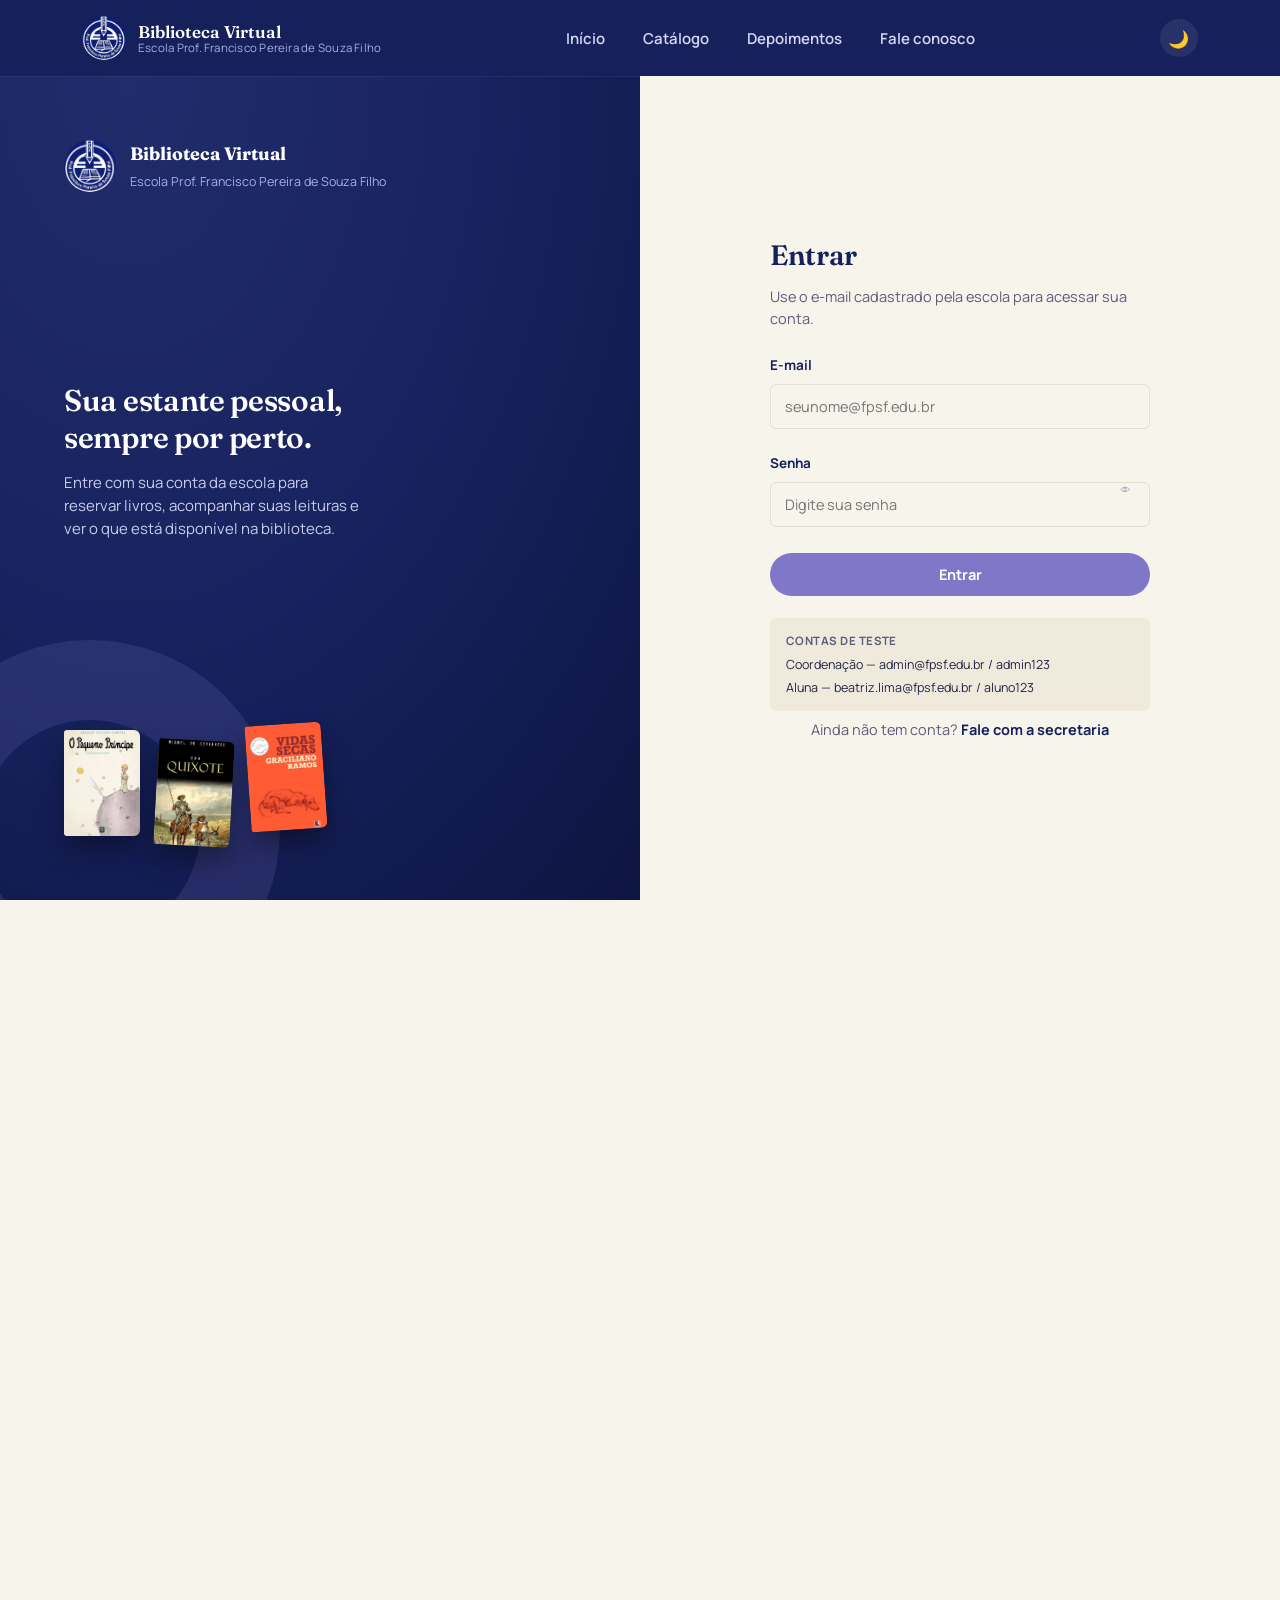
==== frontend/admin.html @ 19d267e7 "Commit inicial da Biblioteca Virtual FPSF Adiciona backend (Node.js/Express + SQLite) e frontend est" ====
<!DOCTYPE html>
<html lang="pt-BR">
<head>
<meta charset="UTF-8">
<meta name="viewport" content="width=device-width, initial-scale=1.0">
<script>
(function(){
  var salvo = localStorage.getItem('tema');
  var escuro = salvo ? salvo === 'escuro' : window.matchMedia('(prefers-color-scheme: dark)').matches;
  document.documentElement.setAttribute('data-tema', escuro ? 'escuro' : 'claro');
})();
</script>
<title>Administração — Biblioteca Virtual FPSF</title>
<link rel="icon" href="assets/icon-fpsf.png">
<link rel="stylesheet" href="css/style.css">
</head>
<body>

<header class="navbar">
  <div class="container">
    <a class="brand" href="index.html">
      <img src="assets/fpsf.jpg" alt="Escola Prof. Francisco Pereira de Souza Filho">
      <span class="brand__text">
        <strong>Biblioteca Virtual</strong>
        <span>Escola Prof. Francisco Pereira de Souza Filho</span>
      </span>
    </a>
    <nav>
      <ul class="nav-links">
        <li><a href="index.html">Início</a></li>
        <li><a href="catalogo.html">Catálogo</a></li>
        <li><a href="depoimentos.html">Depoimentos</a></li>
        <li><a href="contato.html">Fale conosco</a></li>
      </ul>
    </nav>
    <div class="nav-actions">
      <button class="icon-btn" type="button" data-toggle-tema aria-label="Alternar modo escuro"><span aria-hidden="true">🌙</span></button>
      <a href="login.html" class="btn btn--lilac">Entrar</a>
      <button class="nav-toggle" aria-label="Abrir menu"><span></span></button>
    </div>
  </div>
</header>

<section class="page-header">
  <div class="container">
    <span class="crumb"><img src="assets/config.png" alt="">Área da coordenação</span>
    <h1>Administração</h1>
    <p>Acompanhe as pré-reservas, registre retiradas e devoluções, e mantenha o acervo atualizado.</p>
  </div>
</section>

<main class="admin container" data-admin hidden>

  <p class="admin-aviso" data-aviso-global style="display:none;"></p>

  <div class="stat-grid" data-resumo></div>

  <div class="admin-tabs">
    <button class="admin-tab is-active" data-aba="reservas">Reservas</button>
    <button class="admin-tab" data-aba="acervo">Acervo</button>
    <button class="admin-tab" data-aba="usuarios">Usuários</button>
  </div>

  <section data-painel="reservas">
    <div class="admin-bloco__head">
      <h2>Pré-reservas</h2>
      <label class="admin-filtro">
        Mostrar
        <select data-filtro-status>
          <option value="ativa">Aguardando retirada</option>
          <option value="retirada">Com os leitores</option>
          <option value="devolvida">Devolvidas</option>
          <option value="cancelada">Canceladas</option>
          <option value="todas">Todas</option>
        </select>
      </label>
    </div>
    <div class="tabela-wrap">
      <table class="tabela">
        <thead>
          <tr>
            <th>Livro</th><th>Leitor</th><th>Reservado</th>
            <th>Retirar até</th><th>Situação</th><th>Ações</th>
          </tr>
        </thead>
        <tbody data-tabela-reservas></tbody>
      </table>
    </div>
  </section>

  <section data-painel="acervo" hidden>
    <div class="admin-bloco__head"><h2>Acervo</h2></div>

    <form class="form-card admin-form" data-form-livro>
      <h3>Adicionar livro</h3>
      <div class="field-row">
        <div class="field">
          <label for="novo-titulo">Título</label>
          <input id="novo-titulo" name="titulo" required>
        </div>
        <div class="field">
          <label for="novo-autor">Autor</label>
          <input id="novo-autor" name="autor" required>
        </div>
      </div>
      <div class="field-row">
        <div class="field">
          <label for="novo-materia">Matéria</label>
          <select id="novo-materia" name="materia_slug" required></select>
        </div>
        <div class="field">
          <label for="novo-capa">Arquivo da capa (em assets/)</label>
          <input id="novo-capa" name="capa" placeholder="ex.: vidasSecas.jpg">
        </div>
      </div>
      <div class="field-row">
        <div class="field">
          <label for="novo-paginas">Páginas</label>
          <input id="novo-paginas" name="paginas" type="number" min="1">
        </div>
        <div class="field">
          <label for="novo-exemplares">Quantos exemplares</label>
          <input id="novo-exemplares" name="exemplares" type="number" min="1" value="1" required>
        </div>
      </div>
      <div class="field">
        <label for="novo-sinopse">Sinopse</label>
        <textarea id="novo-sinopse" name="sinopse" rows="3"></textarea>
      </div>
      <button class="btn btn--lilac" type="submit">Adicionar ao acervo</button>
    </form>

    <div class="tabela-wrap">
      <table class="tabela">
        <thead>
          <tr><th>Livro</th><th>Matéria</th><th>Exemplares</th><th>Disponíveis</th><th>Ações</th></tr>
        </thead>
        <tbody data-tabela-livros></tbody>
      </table>
    </div>
  </section>

  <section data-painel="usuarios" hidden>
    <div class="admin-bloco__head"><h2>Usuários</h2></div>

    <form class="form-card admin-form" data-form-usuario>
      <h3>Cadastrar usuário</h3>
      <div class="field-row">
        <div class="field">
          <label for="u-nome">Nome</label>
          <input id="u-nome" name="nome" required>
        </div>
        <div class="field">
          <label for="u-email">E-mail</label>
          <input id="u-email" name="email" type="email" required>
        </div>
      </div>
      <div class="field-row">
        <div class="field">
          <label for="u-senha">Senha provisória</label>
          <input id="u-senha" name="senha" type="password" minlength="6" required>
        </div>
        <div class="field">
          <label for="u-turma">Turma</label>
          <input id="u-turma" name="turma" placeholder="ex.: 8º ano B">
        </div>
      </div>
      <div class="field">
        <label for="u-papel">Perfil</label>
        <select id="u-papel" name="papel">
          <option value="aluno">Aluno</option>
          <option value="admin">Coordenação</option>
        </select>
      </div>
      <button class="btn btn--lilac" type="submit">Cadastrar</button>
    </form>

    <div class="tabela-wrap">
      <table class="tabela">
        <thead>
          <tr><th>Nome</th><th>E-mail</th><th>Turma</th><th>Perfil</th><th>Reservas ativas</th></tr>
        </thead>
        <tbody data-tabela-usuarios></tbody>
      </table>
    </div>
  </section>

</main>

<script type="module" src="js/admin.js"></script>
</body>
</html>
---- frontend/css/style.css ----
/* =========================================================
   Biblioteca Virtual — Escola Prof. Francisco Pereira de Souza Filho
   Design tokens
   ========================================================= */
@import url('https://fonts.googleapis.com/css2?family=Fraunces:opsz,wght@9..144,400;9..144,500;9..144,600;9..144,700&family=Manrope:wght@400;500;600;700;800&display=swap');

:root{
  /* colour */
  --navy:        #16215C;
  --navy-deep:   #0D1440;
  --navy-soft:   #26317A;
  --lilac:       #8177C9;
  --lilac-deep:  #6C61B5;
  --lilac-tint:  #EEECFA;
  --paper:       #F7F4EC;
  --paper-dim:   #EFEADC;
  --card:        #FFFFFF;
  --ink:         #232544;
  --ink-soft:    #5B5D7A;
  --heading:     #16215C;
  --gold:        #CC9A3D;
  --wood:        #B9814E;
  --wood-dark:   #8C5C33;
  --line:        #E3DFD1;
  --focus:       #2B62E8;

  /* type */
  --font-display: "Fraunces", "Iowan Old Style", Georgia, serif;
  --font-body: "Manrope", "Segoe UI", Arial, sans-serif;

  /* layout */
  --max-width: 1180px;
  --radius-s: 6px;
  --radius-m: 12px;
  --radius-l: 22px;
}

/* -------------------------------------------------
   Modo escuro
   `--navy`, `--navy-deep` etc. seguem fixos: são a cor de
   marca usada em fundos (navbar, hero, footer, cards).
   `--heading` é a única cor de texto que se adapta.
   ------------------------------------------------- */
:root[data-tema="escuro"]{
  --heading:     #E7E7F1;
  --lilac:       #9A8FE0;
  --lilac-deep:  #B3A9EE;
  --lilac-tint:  #232244;
  --paper:       #12141F;
  --paper-dim:   #191C29;
  --card:        #1B1E2C;
  --ink:         #E7E7F1;
  --ink-soft:    #A6A8C2;
  --line:        #2E3244;
}

*, *::before, *::after{ box-sizing: border-box; }
html{ scroll-behavior: smooth; }

body{
  margin: 0;
  background: var(--paper);
  color: var(--ink);
  font-family: var(--font-body);
  line-height: 1.55;
  -webkit-font-smoothing: antialiased;
  transition: background-color .2s ease, color .2s ease;
}

img{ max-width: 100%; display: block; }

a{ color: inherit; text-decoration: none; }

.container{
  max-width: var(--max-width);
  margin: 0 auto;
  padding: 0 32px;
}

h1, h2, h3, h4{
  font-family: var(--font-display);
  color: var(--heading);
  margin: 0;
  font-weight: 600;
  letter-spacing: -0.01em;
}

p{ margin: 0; }

:focus-visible{
  outline: 3px solid var(--focus);
  outline-offset: 3px;
}

button, input, textarea{
  font-family: inherit;
  font-size: inherit;
  color: inherit;
}

/* -------------------------------------------------
   Top bar (aviso da escola)
   ------------------------------------------------- */
.top-strip{
  background: var(--navy-deep);
  color: #C9CDEC;
  font-size: 13px;
  padding: 7px 0;
}
.top-strip .container{
  display: flex;
  justify-content: space-between;
  align-items: center;
  gap: 16px;
}
.top-strip__contact{
  display: flex;
  gap: 20px;
}
.top-strip__contact span{
  display: inline-flex;
  align-items: center;
  gap: 6px;
}
.top-strip__contact img{ width: 13px; height: 13px; opacity: .85; }

/* -------------------------------------------------
   Navbar
   ------------------------------------------------- */
.navbar{
  background: var(--navy);
  position: sticky;
  top: 0;
  z-index: 40;
  box-shadow: 0 1px 0 rgba(255,255,255,.06);
}
.navbar .container{
  display: flex;
  align-items: center;
  justify-content: space-between;
  height: 76px;
}
.brand{
  display: flex;
  align-items: center;
  gap: 12px;
  min-width: 0;
}
.brand img{
  width: 44px;
  height: 44px;
  border-radius: 50%;
}
.brand__text{
  display: flex;
  flex-direction: column;
  line-height: 1.15;
}
.brand__text strong{
  font-family: var(--font-display);
  color: #fff;
  font-size: 17px;
  font-weight: 600;
}
.brand__text span{
  color: #A9AEE0;
  font-size: 11.5px;
  letter-spacing: .02em;
}

.nav-links{
  display: flex;
  align-items: center;
  gap: 34px;
  list-style: none;
  margin: 0;
  padding: 0;
}
.nav-links a{
  color: #D6D8F2;
  font-weight: 600;
  font-size: 15px;
  padding: 8px 2px;
  border-bottom: 2px solid transparent;
  transition: color .15s ease, border-color .15s ease;
}
.nav-links a:hover{ color: #fff; }
.nav-links a.active{
  color: #fff;
  border-color: var(--lilac);
}

.nav-actions{
  display: flex;
  align-items: center;
  gap: 14px;
}
.icon-btn{
  width: 38px;
  height: 38px;
  border-radius: 50%;
  display: inline-flex;
  align-items: center;
  justify-content: center;
  background: rgba(255,255,255,.08);
  border: none;
  cursor: pointer;
}
.icon-btn img{ width: 18px; height: 18px; }
.icon-btn span{ font-size: 17px; line-height: 1; }

.btn{
  display: inline-flex;
  align-items: center;
  justify-content: center;
  gap: 8px;
  font-weight: 700;
  font-size: 14.5px;
  padding: 11px 22px;
  border-radius: 999px;
  border: 1.5px solid transparent;
  cursor: pointer;
  transition: transform .12s ease, background .15s ease, border-color .15s ease, color .15s ease;
}
.btn:active{ transform: translateY(1px); }
.btn--lilac{
  background: var(--lilac);
  color: #fff;
}
.btn--lilac:hover{ background: var(--lilac-deep); }
.btn--ghost-light{
  background: transparent;
  color: #fff;
  border-color: rgba(255,255,255,.4);
}
.btn--ghost-light:hover{ border-color: #fff; }
.btn--outline{
  background: transparent;
  color: var(--heading);
  border-color: var(--heading);
}
.btn--outline:hover{ background: var(--navy); color: #fff; }
.btn--block{ width: 100%; }

/* -------------------------------------------------
   Mobile nav toggle
   ------------------------------------------------- */
.nav-toggle{ display: none; }

@media (max-width: 900px){
  .nav-links{ display: none; }
  .nav-toggle{
    display: inline-flex;
    background: none;
    border: none;
    width: 34px; height: 34px;
    align-items: center; justify-content: center;
    cursor: pointer;
  }
  .nav-toggle span, .nav-toggle span::before, .nav-toggle span::after{
    content: "";
    display: block;
    width: 22px; height: 2px;
    background: #fff;
    position: relative;
  }
  .nav-toggle span::before{ position: absolute; top: -7px; }
  .nav-toggle span::after{ position: absolute; top: 7px; }
  .top-strip .container{ flex-direction: column; gap: 4px; padding-top: 4px; padding-bottom: 4px;}
}

/* =========================================================
   HERO (home)
   ========================================================= */
.hero{
  background: radial-gradient(120% 160% at 15% 0%, #212C6C 0%, var(--navy) 45%, var(--navy-deep) 100%);
  color: #fff;
  padding: 68px 0 96px;
  position: relative;
  overflow: hidden;
}
.hero::after{
  content: "";
  position: absolute;
  right: -120px;
  top: -80px;
  width: 420px;
  height: 420px;
  border-radius: 50%;
  border: 90px solid rgba(129,119,201,.16);
}
.hero .container{
  position: relative;
  display: grid;
  grid-template-columns: 1.1fr .9fr;
  gap: 48px;
  align-items: center;
}
.hero__eyebrow-free{
  color: var(--lilac);
  font-family: var(--font-display);
  font-style: italic;
  font-size: 18px;
  margin-bottom: 14px;
}
.hero h1{
  color: #fff;
  font-size: 46px;
  line-height: 1.14;
  max-width: 15ch;
}
.hero h1 em{
  font-style: italic;
  color: var(--lilac);
}
.hero p.lede{
  margin-top: 20px;
  color: #C9CDEC;
  font-size: 17px;
  max-width: 46ch;
}
.search-form{
  margin-top: 32px;
  display: flex;
  background: #fff;
  border-radius: 999px;
  padding: 6px 6px 6px 22px;
  align-items: center;
  gap: 10px;
  max-width: 480px;
  box-shadow: 0 18px 40px rgba(9,14,45,.35);
}
.search-form img{ width: 18px; height: 18px; opacity: .55; }
.search-form input{
  border: none;
  outline: none;
  flex: 1;
  font-size: 15px;
  padding: 10px 0;
  background: transparent;
}
.search-form button{
  border: none;
  background: var(--lilac);
  color: #fff;
  font-weight: 700;
  font-size: 14.5px;
  padding: 12px 24px;
  border-radius: 999px;
  cursor: pointer;
}
.search-form button:hover{ background: var(--lilac-deep); }

.hero__stack{
  position: relative;
  height: 340px;
}
.hero__card{
  position: absolute;
  width: 168px;
  border-radius: var(--radius-m);
  overflow: hidden;
  box-shadow: 0 24px 50px rgba(0,0,0,.35);
}
.hero__card img{ width: 100%; height: 100%; object-fit: cover; }
.hero__card--1{ top: 0; left: 40px; transform: rotate(-8deg); z-index: 2; height: 230px;}
.hero__card--2{ top: 40px; left: 210px; transform: rotate(6deg); z-index: 1; height: 230px;}
.hero__card--3{ top: 150px; left: 100px; transform: rotate(-2deg); z-index: 3; height: 210px;}

@media (max-width: 900px){
  .hero .container{ grid-template-columns: 1fr; }
  .hero__stack{ display: none; }
  .hero h1{ font-size: 34px; }
}

/* =========================================================
   Subject strip
   ========================================================= */
.subjects{
  padding: 46px 0 10px;
}
.subjects__head{
  display: flex;
  align-items: baseline;
  justify-content: space-between;
  margin-bottom: 22px;
}
.subjects__head h2{ font-size: 24px; }
.subjects__row{
  display: flex;
  gap: 16px;
  overflow-x: auto;
  padding-bottom: 14px;
  scrollbar-width: thin;
}
.subject-chip{
  flex: 0 0 auto;
  width: 108px;
  display: flex;
  flex-direction: column;
  align-items: center;
  gap: 10px;
  text-align: center;
  padding: 16px 8px;
  border-radius: var(--radius-m);
  border: 1px solid var(--line);
  background: var(--card);
  transition: border-color .15s ease, transform .15s ease, background .15s ease;
}
.subject-chip:hover{
  border-color: var(--lilac);
  transform: translateY(-3px);
  background: var(--lilac-tint);
}
.subject-chip img{ width: 34px; height: 34px; }
.subject-chip span{
  font-size: 12.5px;
  font-weight: 700;
  color: var(--heading);
}
.subject-chip.is-active{
  border-color: var(--lilac);
  background: var(--lilac-tint);
}

/* =========================================================
   Shelves (bookshelf rows)
   ========================================================= */
.shelf{ padding: 40px 0 6px; }
.shelf__head{
  display: flex;
  align-items: baseline;
  justify-content: space-between;
  margin-bottom: 22px;
}
.shelf__head h2{ font-size: 24px; }
.shelf__head a{
  font-size: 14px;
  font-weight: 700;
  color: var(--lilac-deep);
  white-space: nowrap;
}
.shelf__head a:hover{ text-decoration: underline; }

.shelf__row{
  display: flex;
  gap: 26px;
  overflow-x: auto;
  padding: 6px 6px 26px;
}
.book{
  flex: 0 0 auto;
  width: 150px;
  display: flex;
  flex-direction: column;
  gap: 10px;
}
.book__cover{
  width: 150px;
  height: 214px;
  border-radius: 4px 8px 8px 4px;
  overflow: hidden;
  box-shadow: 6px 8px 18px rgba(22,33,92,.18);
  transition: transform .18s ease, box-shadow .18s ease;
}
.book__cover img{ width: 100%; height: 100%; object-fit: cover; }
.book:hover .book__cover{
  transform: translateY(-6px) rotate(-1deg);
  box-shadow: 10px 16px 26px rgba(22,33,92,.28);
}
.book__title{
  font-size: 14px;
  font-weight: 700;
  color: var(--heading);
  line-height: 1.3;
}
.book__author{
  font-size: 12.5px;
  color: var(--ink-soft);
}
.shelf__wood{
  height: 20px;
  margin-top: -20px;
  background: linear-gradient(180deg, var(--wood) 0%, var(--wood-dark) 100%);
  border-radius: 0 0 6px 6px;
  box-shadow: 0 10px 14px rgba(140,92,51,.35);
}

/* =========================================================
   Testimonial teaser (home)
   ========================================================= */
.teaser{
  margin-top: 60px;
  background: var(--lilac-tint);
  padding: 64px 0;
}
.teaser__head{
  text-align: center;
  max-width: 560px;
  margin: 0 auto 38px;
}
.teaser__head h2{ font-size: 28px; }
.teaser__head p{ margin-top: 10px; color: var(--ink-soft); }
.teaser__grid{
  display: grid;
  grid-template-columns: repeat(3, 1fr);
  gap: 22px;
}
.quote-card{
  background: #fff;
  border-radius: var(--radius-m);
  padding: 26px;
  box-shadow: 0 14px 30px rgba(22,33,92,.08);
}
.quote-card__stars{ display: flex; gap: 3px; margin-bottom: 12px; }
.quote-card__stars img{ width: 15px; height: 15px; }
.quote-card p{ font-size: 14.5px; color: var(--ink); }
.quote-card__who{
  margin-top: 16px;
  display: flex;
  align-items: center;
  gap: 10px;
}
.quote-card__who img{ width: 34px; height: 34px; border-radius: 50%; }
.quote-card__who strong{ display: block; font-size: 13.5px; color: var(--heading); }
.quote-card__who span{ font-size: 12px; color: var(--ink-soft); }
.teaser__more{ text-align: center; margin-top: 34px; }

@media (max-width: 900px){
  .teaser__grid{ grid-template-columns: 1fr; }
}

/* =========================================================
   Generic page header (catálogo, contato, depoimentos, livro)
   ========================================================= */
.page-header{
  background: var(--navy);
  color: #fff;
  padding: 52px 0 46px;
}
.page-header h1{ color: #fff; font-size: 34px; }
.page-header p{ color: #C9CDEC; margin-top: 10px; max-width: 56ch; }
.crumb{
  display: inline-flex;
  align-items: center;
  gap: 8px;
  color: #B9BEE8;
  font-size: 13.5px;
  margin-bottom: 14px;
}
.crumb img{ width: 14px; height: 14px; }

/* =========================================================
   Catálogo
   ========================================================= */
.catalog{ padding: 44px 0 80px; }
.catalog__toolbar{
  display: flex;
  gap: 14px;
  align-items: center;
  margin-bottom: 30px;
  flex-wrap: wrap;
}
.catalog__toolbar .search-form{
  max-width: 360px;
  box-shadow: 0 6px 18px rgba(22,33,92,.08);
  border: 1px solid var(--line);
}
.catalog__toolbar .search-form input::placeholder{ color: #9C9FB8; }

.chip-filter{
  display: flex;
  gap: 10px;
  overflow-x: auto;
  padding-bottom: 6px;
  margin-bottom: 34px;
}
.chip{
  flex: 0 0 auto;
  display: inline-flex;
  align-items: center;
  gap: 8px;
  padding: 9px 16px;
  border-radius: 999px;
  border: 1px solid var(--line);
  background: var(--card);
  font-size: 13.5px;
  font-weight: 700;
  color: var(--heading);
  cursor: pointer;
}
.chip img{ width: 15px; height: 15px; }
.chip.is-active, .chip:hover{
  background: var(--navy);
  border-color: var(--navy);
  color: #fff;
}
.chip.is-active img, .chip:hover img{ filter: brightness(0) invert(1); }

.book-grid{
  display: grid;
  grid-template-columns: repeat(5, 1fr);
  gap: 30px 24px;
}
.book-grid .book{ width: auto; }
.book-grid .book__cover{ width: 100%; height: 190px; }

.category-block{ margin-bottom: 46px; }
.category-block__head{
  display: flex;
  align-items: center;
  gap: 10px;
  margin-bottom: 18px;
}
.category-block__head img{ width: 24px; height: 24px; }
.category-block__head h3{ font-size: 19px; color: var(--heading); }
.category-block__head span{
  font-size: 12.5px;
  color: var(--ink-soft);
  background: var(--paper-dim);
  padding: 3px 10px;
  border-radius: 999px;
}

.empty-state{
  border: 1.5px dashed var(--line);
  border-radius: var(--radius-m);
  padding: 26px 22px;
  color: var(--ink-soft);
  font-size: 14px;
  background: rgba(255,255,255,.5);
}

@media (max-width: 1000px){
  .book-grid{ grid-template-columns: repeat(3, 1fr); }
}
@media (max-width: 640px){
  .book-grid{ grid-template-columns: repeat(2, 1fr); }
}

/* =========================================================
   Livro (detalhe)
   ========================================================= */
.book-detail{ padding: 52px 0 90px; }
.back-link{
  display: inline-flex;
  align-items: center;
  gap: 8px;
  font-weight: 700;
  font-size: 14px;
  color: var(--heading);
  margin-bottom: 28px;
}
.back-link img{ width: 15px; height: 15px; }
.back-link:hover{ color: var(--lilac-deep); }

.detail-grid{
  display: grid;
  grid-template-columns: 300px 1fr;
  gap: 52px;
}
.detail-grid__cover{
  border-radius: 6px 12px 12px 6px;
  overflow: hidden;
  box-shadow: 14px 18px 34px rgba(22,33,92,.22);
  position: sticky;
  top: 100px;
  height: fit-content;
}
.detail-grid__cover img{ width: 100%; }

.detail-tag{
  display: inline-flex;
  align-items: center;
  gap: 7px;
  background: var(--lilac-tint);
  color: var(--lilac-deep);
  font-weight: 700;
  font-size: 12.5px;
  padding: 6px 14px;
  border-radius: 999px;
}
.detail-tag img{ width: 13px; height: 13px; }

.detail-info h1{
  font-size: 32px;
  margin-top: 14px;
}
.detail-info .author{
  margin-top: 8px;
  color: var(--ink-soft);
  font-size: 15.5px;
}
.detail-stars{
  display: flex;
  align-items: center;
  gap: 8px;
  margin-top: 16px;
}
.detail-stars .stars{ display: flex; gap: 3px; }
.detail-stars img{ width: 17px; height: 17px; }
.detail-stars span{ font-size: 13.5px; color: var(--ink-soft); }

.detail-info .synopsis{
  margin-top: 26px;
  font-size: 15.5px;
  color: var(--ink);
  max-width: 62ch;
}
.detail-info .synopsis + .synopsis{ margin-top: 14px; }

.detail-actions{
  display: flex;
  gap: 14px;
  margin-top: 30px;
  flex-wrap: wrap;
}
.detail-meta{
  margin-top: 34px;
  display: grid;
  grid-template-columns: repeat(3, auto);
  gap: 30px;
  padding-top: 26px;
  border-top: 1px solid var(--line);
}
.detail-meta div strong{
  display: block;
  font-size: 13px;
  color: var(--ink-soft);
  font-weight: 600;
  margin-bottom: 4px;
}
.detail-meta div span{ font-size: 15px; color: var(--heading); font-weight: 700; }

@media (max-width: 800px){
  .detail-grid{ grid-template-columns: 1fr; }
  .detail-grid__cover{ position: static; width: 190px; margin: 0 auto; }
}

/* =========================================================
   Depoimentos
   ========================================================= */
.testimonials{ padding: 50px 0 90px; }
.testimonials__grid{
  display: grid;
  grid-template-columns: repeat(3, 1fr);
  gap: 24px;
}
.testimonials__grid .quote-card p{ font-size: 15px; }

@media (max-width: 900px){
  .testimonials__grid{ grid-template-columns: 1fr 1fr; }
}
@media (max-width: 600px){
  .testimonials__grid{ grid-template-columns: 1fr; }
}

.cta-band{
  margin-top: 56px;
  background: var(--navy);
  border-radius: var(--radius-l);
  padding: 46px;
  display: flex;
  align-items: center;
  justify-content: space-between;
  gap: 24px;
  color: #fff;
}
.cta-band h3{ color: #fff; font-size: 22px; max-width: 30ch; }
.cta-band p{ color: #C9CDEC; margin-top: 8px; font-size: 14.5px; }

@media (max-width: 700px){
  .cta-band{ flex-direction: column; text-align: center; }
}

/* =========================================================
   Contato
   ========================================================= */
.contact{ padding: 50px 0 90px; }
.contact-grid{
  display: grid;
  grid-template-columns: .8fr 1.2fr;
  gap: 46px;
}
.contact-card{
  background: var(--navy);
  color: #fff;
  border-radius: var(--radius-l);
  padding: 38px 32px;
  height: fit-content;
}
.contact-card h3{ color: #fff; font-size: 21px; }
.contact-card p{ color: #C9CDEC; margin-top: 10px; font-size: 14.5px; }
.contact-list{
  list-style: none;
  margin: 30px 0 0;
  padding: 0;
  display: flex;
  flex-direction: column;
  gap: 18px;
}
.contact-list li{
  display: flex;
  align-items: flex-start;
  gap: 12px;
  font-size: 14.5px;
}
.contact-list img{ width: 18px; height: 18px; margin-top: 2px; }
.contact-list strong{ display: block; font-size: 13px; color: #A9AEE0; font-weight: 600; margin-bottom: 2px;}

.form-card{
  background: var(--card);
  border: 1px solid var(--line);
  border-radius: var(--radius-l);
  padding: 38px;
}
.field{ margin-bottom: 20px; }
.field label{
  display: block;
  font-size: 13.5px;
  font-weight: 700;
  color: var(--heading);
  margin-bottom: 8px;
}
.field input, .field textarea, .field select{
  width: 100%;
  border: 1.5px solid var(--line);
  border-radius: var(--radius-s);
  padding: 12px 14px;
  font-size: 14.5px;
  background: var(--paper);
}
.field input:focus, .field textarea:focus, .field select:focus{
  border-color: var(--lilac);
  background: #fff;
}
.field-row{ display: grid; grid-template-columns: 1fr 1fr; gap: 18px; }
.field textarea{ resize: vertical; min-height: 130px; }

@media (max-width: 900px){
  .contact-grid{ grid-template-columns: 1fr; }
  .field-row{ grid-template-columns: 1fr; }
}

/* =========================================================
   Login
   ========================================================= */
.login-page{
  min-height: calc(100vh - 76px);
  display: grid;
  grid-template-columns: 1fr 1fr;
}
.login-visual{
  background: radial-gradient(120% 140% at 20% 0%, #212C6C 0%, var(--navy) 55%, var(--navy-deep) 100%);
  color: #fff;
  padding: 64px;
  display: flex;
  flex-direction: column;
  justify-content: space-between;
  position: relative;
  overflow: hidden;
}
.login-visual::after{
  content: "";
  position: absolute;
  left: -100px;
  bottom: -120px;
  width: 380px;
  height: 380px;
  border-radius: 50%;
  border: 80px solid rgba(129,119,201,.18);
}
.login-visual__top{ position: relative; z-index: 1; display:flex; align-items:center; gap: 14px; }
.login-visual__top img{ width: 52px; height: 52px; border-radius: 50%; }
.login-visual__top strong{ font-family: var(--font-display); font-size: 18px; display:block; }
.login-visual__top span{ font-size: 12.5px; color: #A9AEE0; }
.login-visual__mid{ position: relative; z-index: 1; max-width: 30ch; }
.login-visual__mid h2{ color: #fff; font-size: 30px; line-height: 1.25; }
.login-visual__mid p{ color: #C9CDEC; margin-top: 14px; font-size: 15px; }
.login-visual__books{ position: relative; z-index: 1; display: flex; gap: 16px; }
.login-visual__books img{
  width: 76px; height: 106px; object-fit: cover; border-radius: 3px 6px 6px 3px;
  box-shadow: 0 14px 26px rgba(0,0,0,.35);
}
.login-visual__books img:nth-child(2){ transform: translateY(10px) rotate(3deg); }
.login-visual__books img:nth-child(3){ transform: translateY(-6px) rotate(-4deg); }

.login-form-side{
  display: flex;
  align-items: center;
  justify-content: center;
  padding: 48px 24px;
}
.login-form{ width: 100%; max-width: 380px; }
.login-form h1{ font-size: 28px; }
.login-form > p{ color: var(--ink-soft); margin-top: 8px; font-size: 14.5px; }
.login-form .field{ margin-top: 24px; margin-bottom: 0; }
.password-field{ position: relative; }
.password-field button{
  position: absolute;
  right: 10px;
  top: 50%;
  transform: translateY(-50%);
  border: none;
  background: none;
  cursor: pointer;
  width: 30px; height: 30px;
  display: flex; align-items: center; justify-content: center;
}
.password-field button img{ width: 18px; height: 18px; opacity: .6; }
.login-form__row{
  display: flex;
  justify-content: space-between;
  align-items: center;
  margin-top: 14px;
  font-size: 13.5px;
}
.login-form__row a{ font-weight: 700; color: var(--lilac-deep); }
.login-form .btn{ margin-top: 26px; }
.login-form__foot{
  text-align: center;
  margin-top: 22px;
  font-size: 14px;
  color: var(--ink-soft);
}
.login-form__foot a{ font-weight: 700; color: var(--heading); }

@media (max-width: 900px){
  .login-page{ grid-template-columns: 1fr; }
  .login-visual{ padding: 40px 32px; }
  .login-visual__books{ display: none; }
}

/* =========================================================
   Footer
   ========================================================= */
.site-footer{
  background: var(--navy-deep);
  color: #B9BEE8;
  padding: 58px 0 26px;
  margin-top: 70px;
}
.footer-grid{
  display: grid;
  grid-template-columns: 1.4fr 1fr 1fr 1.1fr;
  gap: 36px;
  padding-bottom: 40px;
  border-bottom: 1px solid rgba(255,255,255,.1);
}
.footer-brand{ display: flex; gap: 12px; }
.footer-brand img{ width: 46px; height: 46px; border-radius: 50%; }
.footer-brand strong{ color: #fff; font-family: var(--font-display); font-size: 16px; display: block; }
.footer-brand p{ font-size: 13px; margin-top: 6px; max-width: 30ch; }
.footer-col h4{ color: #fff; font-size: 14px; margin-bottom: 16px; }
.footer-col ul{ list-style: none; margin: 0; padding: 0; display: flex; flex-direction: column; gap: 10px; }
.footer-col a{ font-size: 13.5px; }
.footer-col a:hover{ color: #fff; }
.footer-col li{ display: flex; align-items: center; gap: 8px; font-size: 13.5px; }
.footer-col img{ width: 14px; height: 14px; }
.footer-bottom{
  display: flex;
  justify-content: space-between;
  padding-top: 22px;
  font-size: 12.5px;
}

@media (max-width: 900px){
  .footer-grid{ grid-template-columns: 1fr 1fr; }
}
@media (max-width: 560px){
  .footer-grid{ grid-template-columns: 1fr; }
  .footer-bottom{ flex-direction: column; gap: 8px; }
}

/* utility */
.sr-only{
  position: absolute; width: 1px; height: 1px; padding: 0; margin: -1px;
  overflow: hidden; clip: rect(0,0,0,0); white-space: nowrap; border: 0;
}

/* =========================================================
   Sessão na navbar
   ========================================================= */
.nav-user{
  display: flex;
  align-items: center;
  gap: 16px;
}
.nav-user__link{
  color: #D6D8F2;
  font-weight: 600;
  font-size: 14px;
}
.nav-user__link:hover{ color: #fff; }
.nav-user__nome{
  color: #A9AEE0;
  font-size: 13.5px;
  font-weight: 600;
}

@media (max-width: 900px){
  .nav-user__link, .nav-user__nome{ display: none; }
  .nav-links.is-aberto{
    display: flex;
    flex-direction: column;
    position: absolute;
    top: 76px;
    left: 0;
    right: 0;
    background: var(--navy);
    padding: 18px 32px;
    gap: 16px;
  }
}

/* =========================================================
   Disponibilidade
   ========================================================= */
.disp-tag{
  display: inline-block;
  margin-top: 2px;
  font-size: 11.5px;
  font-weight: 700;
  padding: 3px 9px;
  border-radius: 999px;
  width: fit-content;
}
.disp-tag--ok{ background: #E4F2E6; color: #2C6B39; }
.disp-tag--fora{ background: var(--paper-dim); color: var(--ink-soft); }

.disp-painel{
  margin-top: 22px;
  padding: 16px 20px;
  border-radius: var(--radius-m);
  border-left: 4px solid;
  display: flex;
  flex-direction: column;
  gap: 4px;
}
.disp-painel strong{ font-size: 15.5px; }
.disp-painel span{ font-size: 13.5px; color: var(--ink-soft); }
.disp-painel--ok{ background: #EEF7F0; border-color: #4C9A5F; }
.disp-painel--ok strong{ color: #2C6B39; }
.disp-painel--fora{ background: var(--paper-dim); border-color: var(--wood); }
.disp-painel--fora strong{ color: var(--wood-dark); }

/* =========================================================
   Selos de status
   ========================================================= */
.selo{
  display: inline-block;
  font-size: 11.5px;
  font-weight: 700;
  padding: 4px 11px;
  border-radius: 999px;
  white-space: nowrap;
}
.selo--ativa{ background: #FCF0DC; color: #8A5B12; }
.selo--retirada{ background: var(--lilac-tint); color: var(--lilac-deep); }
.selo--devolvida{ background: #E4F2E6; color: #2C6B39; }
.selo--cancelada{ background: var(--paper-dim); color: var(--ink-soft); }

/* =========================================================
   Minhas reservas
   ========================================================= */
.reservas{ padding: 44px 0 90px; display: flex; flex-direction: column; gap: 18px; }
.reserva-card{
  background: var(--card);
  border: 1px solid var(--line);
  border-radius: var(--radius-m);
  padding: 20px;
  display: flex;
  align-items: center;
  gap: 22px;
}
.reserva-card__capa{
  width: 74px;
  height: 104px;
  object-fit: cover;
  border-radius: 3px 6px 6px 3px;
  box-shadow: 4px 6px 14px rgba(22,33,92,.18);
  flex: 0 0 auto;
}
.reserva-card__info{ flex: 1; min-width: 0; }
.reserva-card__info h3{ font-size: 18px; margin-top: 8px; }
.reserva-card__info h3 a:hover{ color: var(--lilac-deep); }
.reserva-card__autor{ font-size: 13.5px; color: var(--ink-soft); margin-top: 2px; }
.reserva-card__dados{
  display: flex;
  flex-wrap: wrap;
  gap: 24px;
  margin: 14px 0 0;
}
.reserva-card__dados dt{
  font-size: 11.5px;
  color: var(--ink-soft);
  font-weight: 600;
  margin-bottom: 2px;
}
.reserva-card__dados dd{
  margin: 0;
  font-size: 14px;
  font-weight: 700;
  color: var(--heading);
}

@media (max-width: 640px){
  .reserva-card{ flex-direction: column; align-items: flex-start; }
}

/* =========================================================
   Administração
   ========================================================= */
.admin{ padding: 40px 0 90px; }

.admin-aviso{
  background: var(--lilac-tint);
  color: var(--lilac-deep);
  border-radius: var(--radius-s);
  padding: 12px 16px;
  font-size: 14px;
  font-weight: 600;
  margin-bottom: 22px;
}
.admin-aviso--erro{ background: #FBE9E7; color: #B3261E; }

.stat-grid{
  display: grid;
  grid-template-columns: repeat(5, 1fr);
  gap: 16px;
  margin-bottom: 34px;
}
.stat-card{
  background: var(--card);
  border: 1px solid var(--line);
  border-radius: var(--radius-m);
  padding: 20px;
  display: flex;
  flex-direction: column;
  gap: 4px;
}
.stat-card__valor{
  font-family: var(--font-display);
  font-size: 30px;
  font-weight: 600;
  color: var(--heading);
  line-height: 1;
}
.stat-card__rotulo{ font-size: 12.5px; color: var(--ink-soft); font-weight: 600; }

.admin-tabs{
  display: flex;
  gap: 6px;
  border-bottom: 1px solid var(--line);
  margin-bottom: 28px;
}
.admin-tab{
  background: none;
  border: none;
  border-bottom: 2px solid transparent;
  padding: 12px 18px;
  font-size: 14.5px;
  font-weight: 700;
  color: var(--ink-soft);
  cursor: pointer;
}
.admin-tab:hover{ color: var(--heading); }
.admin-tab.is-active{ color: var(--heading); border-color: var(--lilac); }

.admin-bloco__head{
  display: flex;
  align-items: center;
  justify-content: space-between;
  gap: 16px;
  margin-bottom: 20px;
  flex-wrap: wrap;
}
.admin-bloco__head h2{ font-size: 21px; }
.admin-filtro{
  font-size: 13.5px;
  font-weight: 600;
  color: var(--ink-soft);
  display: inline-flex;
  align-items: center;
  gap: 10px;
}
.admin-filtro select{
  border: 1.5px solid var(--line);
  border-radius: var(--radius-s);
  padding: 8px 12px;
  background: var(--card);
  font-size: 13.5px;
  font-weight: 600;
  color: var(--heading);
}

.admin-form{ margin-bottom: 30px; }
.admin-form h3{ font-size: 17px; margin-bottom: 20px; }

.tabela-wrap{
  background: var(--card);
  border: 1px solid var(--line);
  border-radius: var(--radius-m);
  overflow-x: auto;
}
.tabela{
  width: 100%;
  border-collapse: collapse;
  font-size: 14px;
  min-width: 720px;
}
.tabela th{
  text-align: left;
  font-size: 11.5px;
  letter-spacing: .04em;
  text-transform: uppercase;
  color: var(--ink-soft);
  padding: 14px 18px;
  border-bottom: 1px solid var(--line);
  background: var(--paper);
  white-space: nowrap;
}
.tabela td{
  padding: 14px 18px;
  border-bottom: 1px solid var(--line);
  vertical-align: middle;
}
.tabela tr:last-child td{ border-bottom: none; }
.tabela-vazia{
  text-align: center;
  color: var(--ink-soft);
  padding: 34px 18px;
}

.cel-livro{ display: flex; align-items: center; gap: 12px; }
.cel-livro img{
  width: 38px;
  height: 54px;
  object-fit: cover;
  border-radius: 2px 4px 4px 2px;
  flex: 0 0 auto;
}
.cel-livro strong{ display: block; font-size: 14px; color: var(--heading); }
.cel-livro span{ font-size: 12px; color: var(--ink-soft); }
.cel-sub{ display: block; font-size: 12px; color: var(--ink-soft); }
.cel-acoes{ display: flex; gap: 8px; flex-wrap: wrap; }

.mini-btn{
  border: 1.5px solid var(--line);
  background: var(--card);
  color: var(--heading);
  font-size: 12.5px;
  font-weight: 700;
  padding: 7px 13px;
  border-radius: 999px;
  cursor: pointer;
  white-space: nowrap;
}
.mini-btn:hover{ border-color: var(--lilac); background: var(--lilac-tint); }
.mini-btn:disabled{ opacity: .5; cursor: default; }
.mini-btn--perigo{ color: #B3261E; }
.mini-btn--perigo:hover{ border-color: #B3261E; background: #FBE9E7; }

@media (max-width: 1000px){
  .stat-grid{ grid-template-columns: repeat(2, 1fr); }
}

/* Contas de teste no login */
.login-teste{
  margin-top: 22px;
  padding: 14px 16px;
  background: var(--paper-dim);
  border-radius: var(--radius-s);
  display: flex;
  flex-direction: column;
  gap: 3px;
}
.login-teste strong{
  font-size: 11.5px;
  text-transform: uppercase;
  letter-spacing: .04em;
  color: var(--ink-soft);
  margin-bottom: 3px;
}
.login-teste span{ font-size: 12.5px; color: var(--ink); }
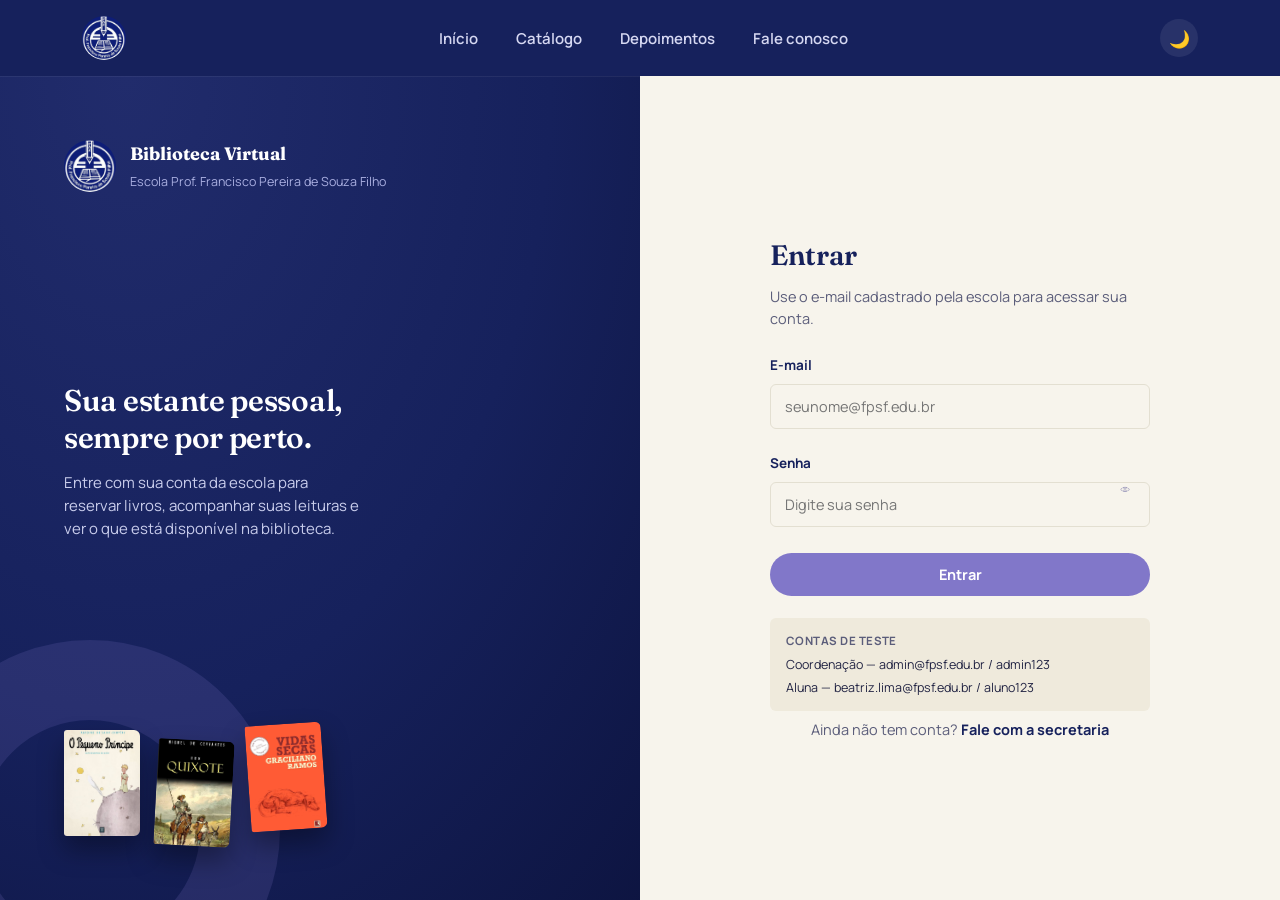
==== commit c625dbef: "Simplifica cabeçalho e move links de sessão para o menu - Remove a faixa superior (top-strip) e o te" ====
--- a/frontend/admin.html
+++ b/frontend/admin.html
@@ -19,11 +19,7 @@
 <header class="navbar">
   <div class="container">
     <a class="brand" href="index.html">
-      <img src="assets/fpsf.jpg" alt="Escola Prof. Francisco Pereira de Souza Filho">
-      <span class="brand__text">
-        <strong>Biblioteca Virtual</strong>
-        <span>Escola Prof. Francisco Pereira de Souza Filho</span>
-      </span>
+      <img src="assets/fpsf.jpg" alt="Biblioteca Virtual — página inicial">
     </a>
     <nav>
       <ul class="nav-links">
--- a/frontend/css/style.css
+++ b/frontend/css/style.css
@@ -99,32 +99,6 @@
 }
 
 /* -------------------------------------------------
-   Top bar (aviso da escola)
-   ------------------------------------------------- */
-.top-strip{
-  background: var(--navy-deep);
-  color: #C9CDEC;
-  font-size: 13px;
-  padding: 7px 0;
-}
-.top-strip .container{
-  display: flex;
-  justify-content: space-between;
-  align-items: center;
-  gap: 16px;
-}
-.top-strip__contact{
-  display: flex;
-  gap: 20px;
-}
-.top-strip__contact span{
-  display: inline-flex;
-  align-items: center;
-  gap: 6px;
-}
-.top-strip__contact img{ width: 13px; height: 13px; opacity: .85; }
-
-/* -------------------------------------------------
    Navbar
    ------------------------------------------------- */
 .navbar{
@@ -150,22 +124,6 @@
   width: 44px;
   height: 44px;
   border-radius: 50%;
-}
-.brand__text{
-  display: flex;
-  flex-direction: column;
-  line-height: 1.15;
-}
-.brand__text strong{
-  font-family: var(--font-display);
-  color: #fff;
-  font-size: 17px;
-  font-weight: 600;
-}
-.brand__text span{
-  color: #A9AEE0;
-  font-size: 11.5px;
-  letter-spacing: .02em;
 }
 
 .nav-links{
@@ -266,7 +224,6 @@
   }
   .nav-toggle span::before{ position: absolute; top: -7px; }
   .nav-toggle span::after{ position: absolute; top: 7px; }
-  .top-strip .container{ flex-direction: column; gap: 4px; padding-top: 4px; padding-bottom: 4px;}
 }
 
 /* =========================================================
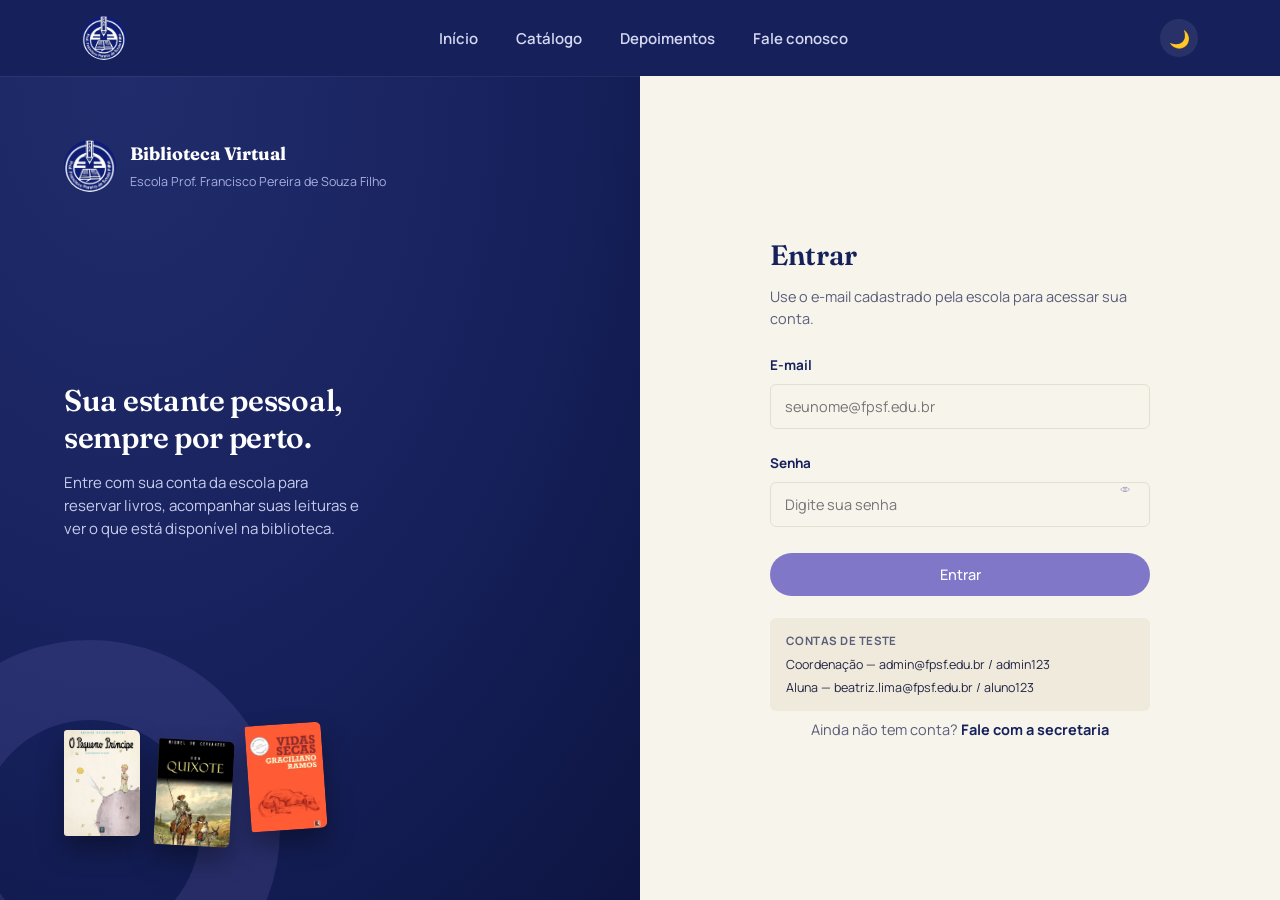
==== commit ba3422e9: "Adiciona upload de capa por arrastar e soltar no admin - Nova rota POST /api/admin/capas que valida " ====
--- a/frontend/admin.html
+++ b/frontend/admin.html
@@ -105,8 +105,13 @@
           <select id="novo-materia" name="materia_slug" required></select>
         </div>
         <div class="field">
-          <label for="novo-capa">Arquivo da capa (em assets/)</label>
-          <input id="novo-capa" name="capa" placeholder="ex.: vidasSecas.jpg">
+          <label for="novo-capa-arquivo">Capa do livro</label>
+          <label class="dropzone" data-dropzone>
+            <input id="novo-capa-arquivo" type="file" accept="image/png,image/jpeg,image/webp" hidden>
+            <img class="dropzone__preview" alt="" hidden>
+            <span class="dropzone__texto">Arraste a imagem da capa aqui ou <u>clique para escolher</u></span>
+          </label>
+          <input type="hidden" name="capa" data-capa-nome>
         </div>
       </div>
       <div class="field-row">
--- a/frontend/css/style.css
+++ b/frontend/css/style.css
@@ -163,6 +163,8 @@
   background: rgba(255,255,255,.08);
   border: none;
   cursor: pointer;
+  margin-bottom: 0;
+  font-weight: 500;
 }
 .icon-btn img{ width: 18px; height: 18px; }
 .icon-btn span{ font-size: 17px; line-height: 1; }
@@ -178,6 +180,8 @@
   border-radius: 999px;
   border: 1.5px solid transparent;
   cursor: pointer;
+  margin-bottom: 0;
+  font-weight: 500;
   transition: transform .12s ease, background .15s ease, border-color .15s ease, color .15s ease;
 }
 .btn:active{ transform: translateY(1px); }
@@ -305,6 +309,8 @@
   padding: 12px 24px;
   border-radius: 999px;
   cursor: pointer;
+  margin-bottom: 0;
+  font-weight: 500;
 }
 .search-form button:hover{ background: var(--lilac-deep); }
 
@@ -545,6 +551,8 @@
   font-weight: 700;
   color: var(--heading);
   cursor: pointer;
+  margin-bottom: 0;
+  font-weight: 500;
 }
 .chip img{ width: 15px; height: 15px; }
 .chip.is-active, .chip:hover{
@@ -792,7 +800,53 @@
   background: #fff;
 }
 .field-row{ display: grid; grid-template-columns: 1fr 1fr; gap: 18px; }
+
+.field .dropzone{
+  display: flex;
+  align-items: center;
+  gap: 14px;
+  min-height: 46px;
+  padding: 12px 14px;
+  border: 1.5px dashed var(--line);
+  border-radius: var(--radius-s);
+  background: var(--paper);
+  color: var(--ink-soft);
+  font-size: 14px;
+  cursor: pointer;
+  margin-bottom: 0;
+  font-weight: 500;
+  transition: border-color .15s, background .15s;
+}
+.dropzone:hover, .dropzone.is-arrastando{
+  border-color: var(--lilac);
+  background: var(--lilac-tint);
+}
+.dropzone.is-enviando{ opacity: .6; pointer-events: none; }
+.dropzone__preview{
+  width: 40px;
+  height: 56px;
+  object-fit: cover;
+  border-radius: 4px;
+  flex-shrink: 0;
+}
+.dropzone__texto{ overflow-wrap: anywhere; }
 .field textarea{ resize: vertical; min-height: 130px; }
+
+/* Campos de digitação no modo escuro: fundo preto e texto branco, inclusive em foco. */
+:root[data-tema="escuro"]{ color-scheme: dark; }
+:root[data-tema="escuro"] :is(.field input, .field textarea, .field select, .admin-filtro select),
+:root[data-tema="escuro"] :is(.field input, .field textarea, .field select, .admin-filtro select):focus{
+  background: #000;
+  color: #fff;
+}
+:root[data-tema="escuro"] .search-form{ background: #000; }
+:root[data-tema="escuro"] .search-form input{ color: #fff; }
+:root[data-tema="escuro"] :is(input, textarea)::placeholder{ color: #8A8DA6; }
+/* O preenchimento automático do Chrome pinta o campo de claro; o inset devolve o preto. */
+:root[data-tema="escuro"] input:-webkit-autofill{
+  -webkit-text-fill-color: #fff;
+  box-shadow: 0 0 0 100px #000 inset;
+}
 
 @media (max-width: 900px){
   .contact-grid{ grid-template-columns: 1fr; }
@@ -861,6 +915,8 @@
   border: none;
   background: none;
   cursor: pointer;
+  margin-bottom: 0;
+  font-weight: 500;
   width: 30px; height: 30px;
   display: flex; align-items: center; justify-content: center;
 }
@@ -1120,6 +1176,8 @@
   font-weight: 700;
   color: var(--ink-soft);
   cursor: pointer;
+  margin-bottom: 0;
+  font-weight: 500;
 }
 .admin-tab:hover{ color: var(--heading); }
 .admin-tab.is-active{ color: var(--heading); border-color: var(--lilac); }
@@ -1211,6 +1269,8 @@
   padding: 7px 13px;
   border-radius: 999px;
   cursor: pointer;
+  margin-bottom: 0;
+  font-weight: 500;
   white-space: nowrap;
 }
 .mini-btn:hover{ border-color: var(--lilac); background: var(--lilac-tint); }
